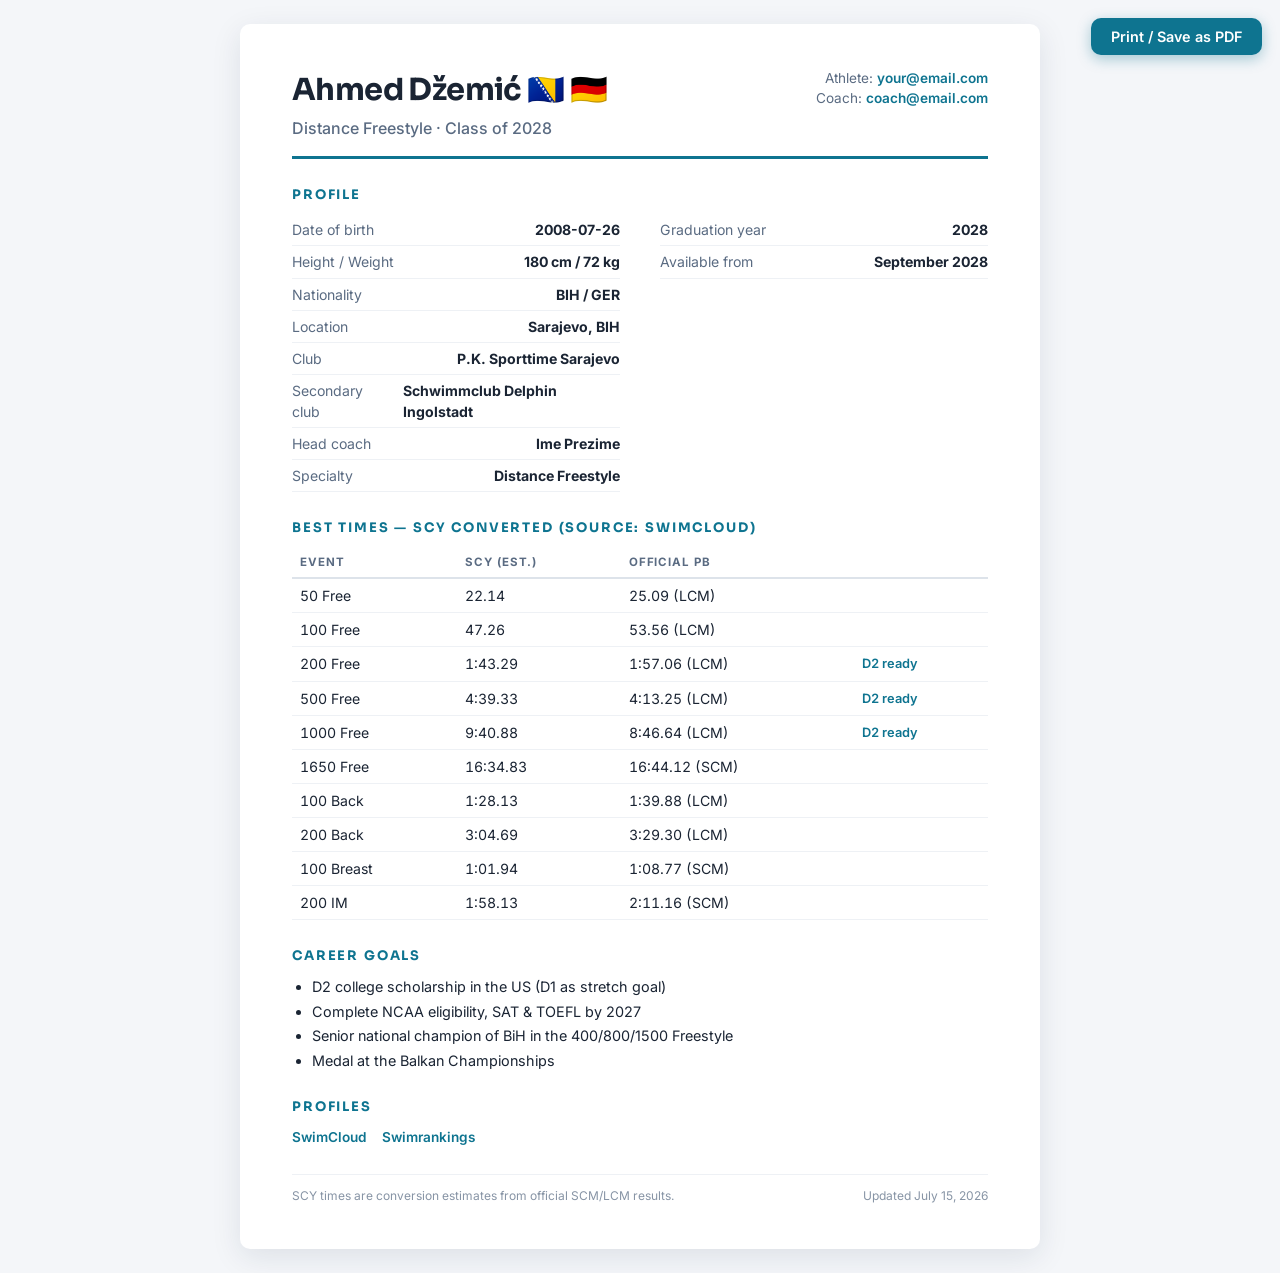
==== ahmed-dzemic-resume.html @ 2d2504f1 "🌐 Update website" ====
<!DOCTYPE html>
<html lang="en">
<head>
<meta charset="UTF-8">
<meta name="viewport" content="width=device-width, initial-scale=1.0">
<title>Ahmed Džemić — Athletic Resume</title>
<meta name="robots" content="noindex">
<link rel="preconnect" href="https://fonts.googleapis.com">
<link rel="preconnect" href="https://fonts.gstatic.com" crossorigin>
<link href="https://fonts.googleapis.com/css2?family=Sora:wght@600;800&family=Inter:wght@400;500;600&display=swap" rel="stylesheet">
<style>
* { box-sizing: border-box; margin: 0; padding: 0; }
body { font-family: "Inter", sans-serif; color: #1a2433; background: #f4f6f9; line-height: 1.5; }
.sheet { max-width: 800px; margin: 24px auto; background: #fff; padding: 44px 52px;
  border-radius: 10px; box-shadow: 0 8px 30px rgba(20,40,70,0.1); }
h1 { font-family: "Sora", sans-serif; font-size: 1.9rem; letter-spacing: -0.02em; }
.sub { color: #5a6b82; font-weight: 500; margin-top: 2px; }
.head { display: flex; justify-content: space-between; align-items: flex-start; gap: 16px;
  border-bottom: 3px solid #0e7490; padding-bottom: 16px; }
.head .contact { text-align: right; font-size: 0.85rem; color: #5a6b82; }
.head .contact a { color: #0e7490; text-decoration: none; font-weight: 600; }
h2 { font-family: "Sora", sans-serif; font-size: 0.82rem; text-transform: uppercase;
  letter-spacing: 0.14em; color: #0e7490; margin: 26px 0 10px; }
.grid { display: grid; grid-template-columns: 1fr 1fr; gap: 0 40px; }
.fact { display: flex; justify-content: space-between; gap: 12px; padding: 5px 0;
  border-bottom: 1px solid #eef1f5; font-size: 0.88rem; }
.fact span { color: #5a6b82; }
table { width: 100%; border-collapse: collapse; font-size: 0.88rem; }
th { text-align: left; font-size: 0.72rem; text-transform: uppercase; letter-spacing: 0.08em;
  color: #5a6b82; padding: 6px 8px; border-bottom: 2px solid #dde3ea; }
td { padding: 6px 8px; border-bottom: 1px solid #eef1f5; font-variant-numeric: tabular-nums; }
td.note { color: #0e7490; font-weight: 600; font-size: 0.8rem; }
ul { padding-left: 20px; font-size: 0.9rem; }
li { margin: 3px 0; }
.links { font-size: 0.85rem; }
.links a { color: #0e7490; font-weight: 600; text-decoration: none; margin-right: 16px; }
.foot { margin-top: 26px; padding-top: 12px; border-top: 1px solid #eef1f5;
  font-size: 0.75rem; color: #8794a5; display: flex; justify-content: space-between; }
.print-btn { position: fixed; top: 18px; right: 18px; background: #0e7490; color: #fff;
  border: none; padding: 10px 20px; border-radius: 10px; font: 600 0.9rem "Inter", sans-serif;
  cursor: pointer; box-shadow: 0 4px 14px rgba(14,116,144,0.35); }
@media print {
  body { background: #fff; }
  .sheet { margin: 0; box-shadow: none; border-radius: 0; padding: 20px 10px; max-width: none; }
  .print-btn { display: none; }
}
</style>
</head>
<body>
<button class="print-btn" onclick="window.print()">Print / Save as PDF</button>
<div class="sheet">
  <div class="head">
    <div>
      <h1>Ahmed Džemić 🇧🇦 🇩🇪</h1>
      <p class="sub">Distance Freestyle · Class of 2028</p>
    </div>
    <div class="contact">Athlete: <a href="mailto:your@email.com">your@email.com</a><br>Coach: <a href="mailto:coach@email.com">coach@email.com</a></div>
  </div>

  <h2>Profile</h2>
  <div class="grid">
    <div><div class="fact"><span>Date of birth</span><strong>2008-07-26</strong></div><div class="fact"><span>Height / Weight</span><strong>180 cm / 72 kg</strong></div><div class="fact"><span>Nationality</span><strong>BIH / GER</strong></div><div class="fact"><span>Location</span><strong>Sarajevo, BIH</strong></div><div class="fact"><span>Club</span><strong>P.K. Sporttime Sarajevo</strong></div><div class="fact"><span>Secondary club</span><strong>Schwimmclub Delphin Ingolstadt</strong></div><div class="fact"><span>Head coach</span><strong>Ime Prezime</strong></div><div class="fact"><span>Specialty</span><strong>Distance Freestyle</strong></div></div>
    <div><div class="fact"><span>Graduation year</span><strong>2028</strong></div><div class="fact"><span>Available from</span><strong>September 2028</strong></div></div>
  </div>

  <h2>Best Times — SCY converted (source: SwimCloud)</h2>
  <table>
    <thead><tr><th>Event</th><th>SCY (est.)</th><th>Official PB</th><th></th></tr></thead>
    <tbody><tr><td>50 Free</td><td>22.14</td><td>25.09 (LCM)</td><td class='note'></td></tr><tr><td>100 Free</td><td>47.26</td><td>53.56 (LCM)</td><td class='note'></td></tr><tr><td>200 Free</td><td>1:43.29</td><td>1:57.06 (LCM)</td><td class='note'>D2 ready</td></tr><tr><td>500 Free</td><td>4:39.33</td><td>4:13.25 (LCM)</td><td class='note'>D2 ready</td></tr><tr><td>1000 Free</td><td>9:40.88</td><td>8:46.64 (LCM)</td><td class='note'>D2 ready</td></tr><tr><td>1650 Free</td><td>16:34.83</td><td>16:44.12 (SCM)</td><td class='note'></td></tr><tr><td>100 Back</td><td>1:28.13</td><td>1:39.88 (LCM)</td><td class='note'></td></tr><tr><td>200 Back</td><td>3:04.69</td><td>3:29.30 (LCM)</td><td class='note'></td></tr><tr><td>100 Breast</td><td>1:01.94</td><td>1:08.77 (SCM)</td><td class='note'></td></tr><tr><td>200 IM</td><td>1:58.13</td><td>2:11.16 (SCM)</td><td class='note'></td></tr></tbody>
  </table>

  <h2>Career Goals</h2>
  <ul><li>D2 college scholarship in the US (D1 as stretch goal)</li><li>Complete NCAA eligibility, SAT &amp; TOEFL by 2027</li><li>Senior national champion of BiH in the 400/800/1500 Freestyle</li><li>Medal at the Balkan Championships</li></ul>

  <h2>Profiles</h2>
  <p class="links"><a href="https://www.swimcloud.com/swimmer/2980327/">SwimCloud</a><a href="https://www.swimrankings.net/index.php?page=athleteDetail&amp;athleteId=5297824">Swimrankings</a></p>

  <div class="foot">
    <span>SCY times are conversion estimates from official SCM/LCM results.</span>
    <span>Updated July 15, 2026</span>
  </div>
</div>
</body>
</html>
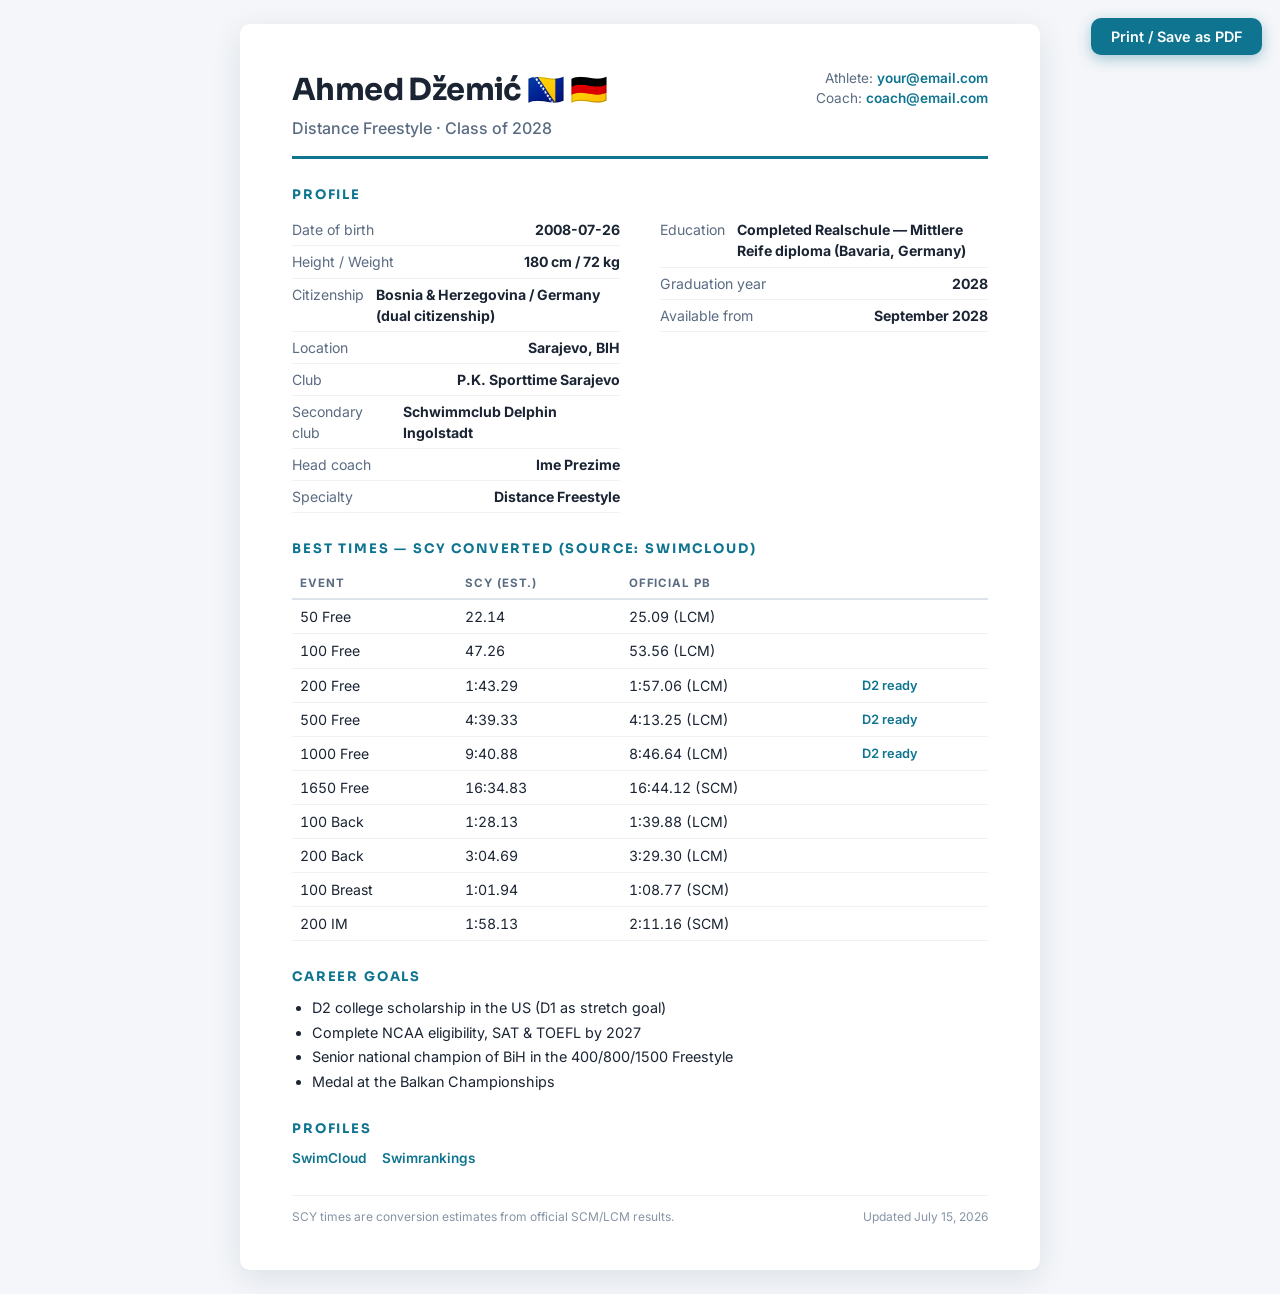
==== commit bbbaa9cf: "🌐 Update website" ====
--- a/ahmed-dzemic-resume.html
+++ b/ahmed-dzemic-resume.html
@@ -59,8 +59,8 @@
 
   <h2>Profile</h2>
   <div class="grid">
-    <div><div class="fact"><span>Date of birth</span><strong>2008-07-26</strong></div><div class="fact"><span>Height / Weight</span><strong>180 cm / 72 kg</strong></div><div class="fact"><span>Nationality</span><strong>BIH / GER</strong></div><div class="fact"><span>Location</span><strong>Sarajevo, BIH</strong></div><div class="fact"><span>Club</span><strong>P.K. Sporttime Sarajevo</strong></div><div class="fact"><span>Secondary club</span><strong>Schwimmclub Delphin Ingolstadt</strong></div><div class="fact"><span>Head coach</span><strong>Ime Prezime</strong></div><div class="fact"><span>Specialty</span><strong>Distance Freestyle</strong></div></div>
-    <div><div class="fact"><span>Graduation year</span><strong>2028</strong></div><div class="fact"><span>Available from</span><strong>September 2028</strong></div></div>
+    <div><div class="fact"><span>Date of birth</span><strong>2008-07-26</strong></div><div class="fact"><span>Height / Weight</span><strong>180 cm / 72 kg</strong></div><div class="fact"><span>Citizenship</span><strong>Bosnia &amp; Herzegovina / Germany (dual citizenship)</strong></div><div class="fact"><span>Location</span><strong>Sarajevo, BIH</strong></div><div class="fact"><span>Club</span><strong>P.K. Sporttime Sarajevo</strong></div><div class="fact"><span>Secondary club</span><strong>Schwimmclub Delphin Ingolstadt</strong></div><div class="fact"><span>Head coach</span><strong>Ime Prezime</strong></div><div class="fact"><span>Specialty</span><strong>Distance Freestyle</strong></div></div>
+    <div><div class="fact"><span>Education</span><strong>Completed Realschule — Mittlere Reife diploma (Bavaria, Germany)</strong></div><div class="fact"><span>Graduation year</span><strong>2028</strong></div><div class="fact"><span>Available from</span><strong>September 2028</strong></div></div>
   </div>
 
   <h2>Best Times — SCY converted (source: SwimCloud)</h2>
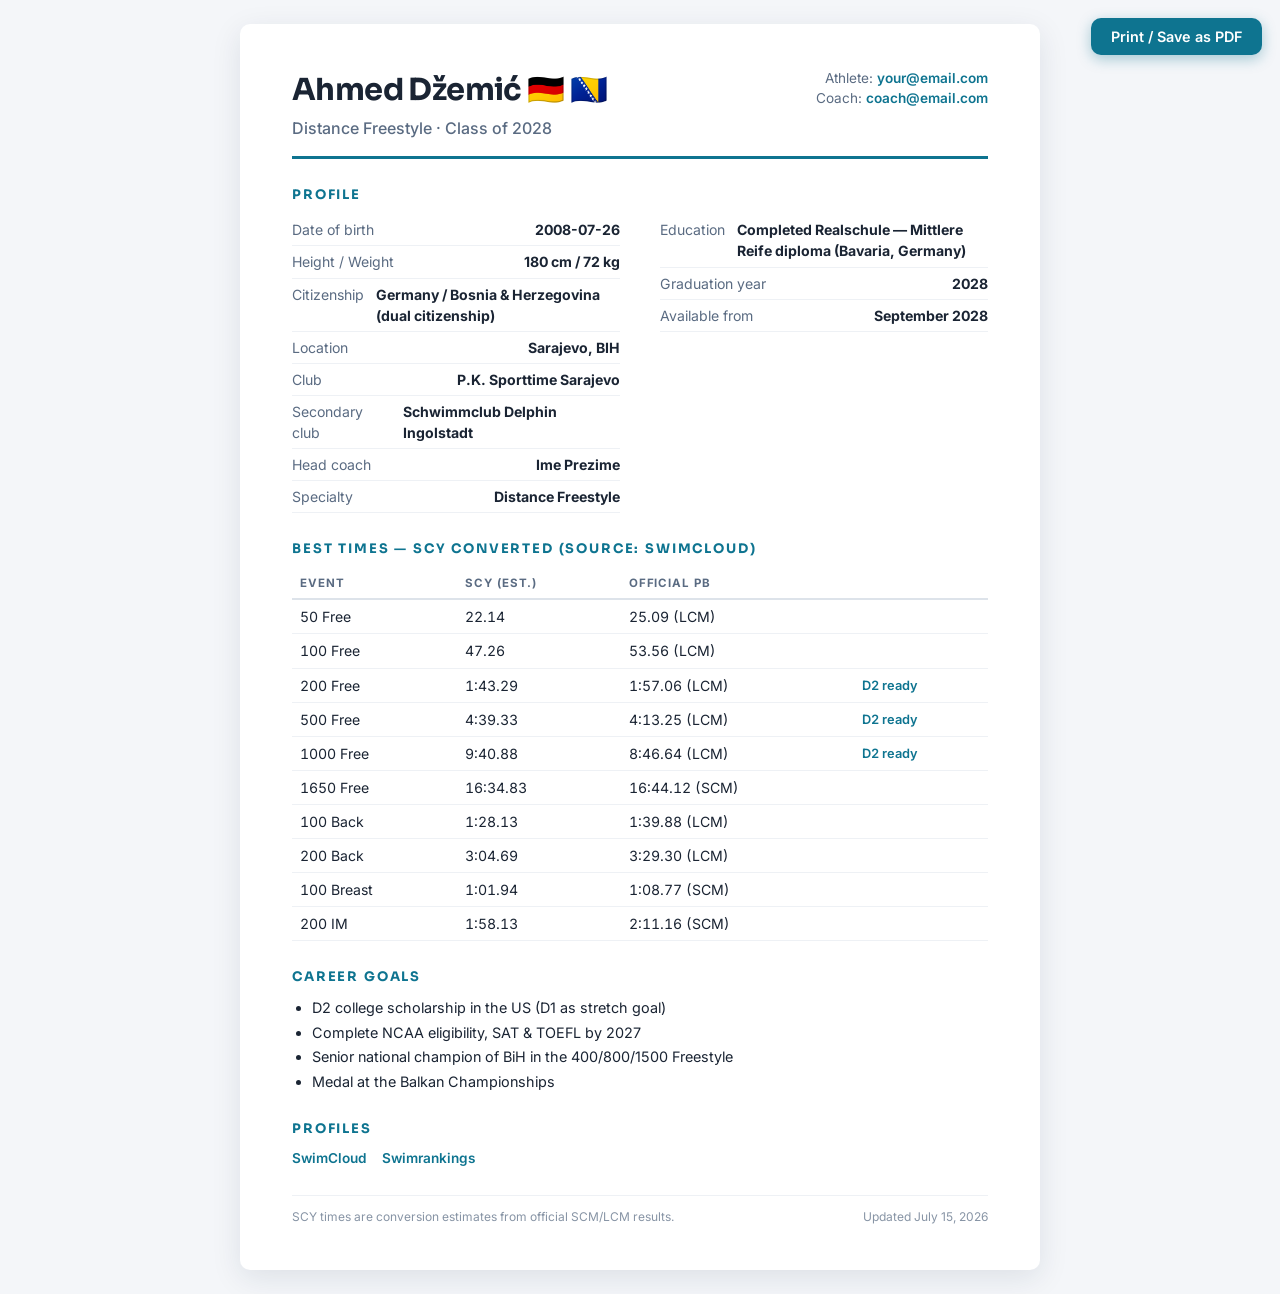
==== commit fe93d4ca: "🌐 Update website" ====
--- a/ahmed-dzemic-resume.html
+++ b/ahmed-dzemic-resume.html
@@ -51,7 +51,7 @@
 <div class="sheet">
   <div class="head">
     <div>
-      <h1>Ahmed Džemić 🇧🇦 🇩🇪</h1>
+      <h1>Ahmed Džemić 🇩🇪 🇧🇦</h1>
       <p class="sub">Distance Freestyle · Class of 2028</p>
     </div>
     <div class="contact">Athlete: <a href="mailto:your@email.com">your@email.com</a><br>Coach: <a href="mailto:coach@email.com">coach@email.com</a></div>
@@ -59,7 +59,7 @@
 
   <h2>Profile</h2>
   <div class="grid">
-    <div><div class="fact"><span>Date of birth</span><strong>2008-07-26</strong></div><div class="fact"><span>Height / Weight</span><strong>180 cm / 72 kg</strong></div><div class="fact"><span>Citizenship</span><strong>Bosnia &amp; Herzegovina / Germany (dual citizenship)</strong></div><div class="fact"><span>Location</span><strong>Sarajevo, BIH</strong></div><div class="fact"><span>Club</span><strong>P.K. Sporttime Sarajevo</strong></div><div class="fact"><span>Secondary club</span><strong>Schwimmclub Delphin Ingolstadt</strong></div><div class="fact"><span>Head coach</span><strong>Ime Prezime</strong></div><div class="fact"><span>Specialty</span><strong>Distance Freestyle</strong></div></div>
+    <div><div class="fact"><span>Date of birth</span><strong>2008-07-26</strong></div><div class="fact"><span>Height / Weight</span><strong>180 cm / 72 kg</strong></div><div class="fact"><span>Citizenship</span><strong>Germany / Bosnia &amp; Herzegovina (dual citizenship)</strong></div><div class="fact"><span>Location</span><strong>Sarajevo, BIH</strong></div><div class="fact"><span>Club</span><strong>P.K. Sporttime Sarajevo</strong></div><div class="fact"><span>Secondary club</span><strong>Schwimmclub Delphin Ingolstadt</strong></div><div class="fact"><span>Head coach</span><strong>Ime Prezime</strong></div><div class="fact"><span>Specialty</span><strong>Distance Freestyle</strong></div></div>
     <div><div class="fact"><span>Education</span><strong>Completed Realschule — Mittlere Reife diploma (Bavaria, Germany)</strong></div><div class="fact"><span>Graduation year</span><strong>2028</strong></div><div class="fact"><span>Available from</span><strong>September 2028</strong></div></div>
   </div>
 
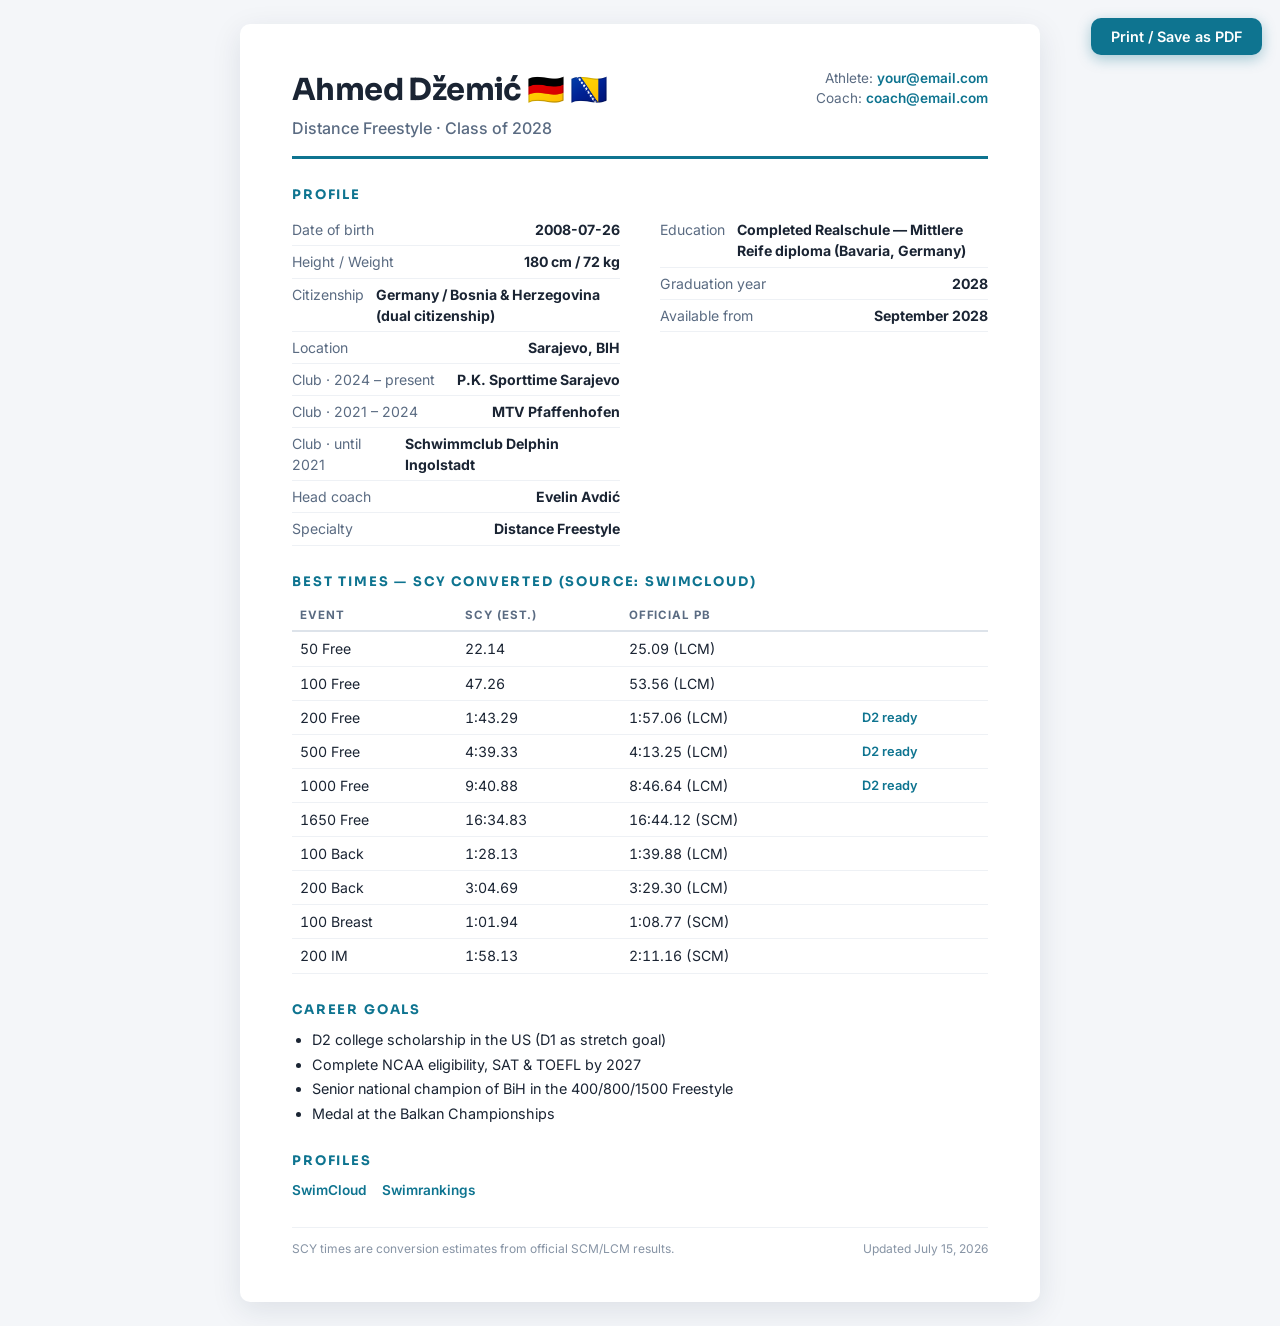
==== commit 851e580e: "🌐 Update website" ====
--- a/ahmed-dzemic-resume.html
+++ b/ahmed-dzemic-resume.html
@@ -59,7 +59,7 @@
 
   <h2>Profile</h2>
   <div class="grid">
-    <div><div class="fact"><span>Date of birth</span><strong>2008-07-26</strong></div><div class="fact"><span>Height / Weight</span><strong>180 cm / 72 kg</strong></div><div class="fact"><span>Citizenship</span><strong>Germany / Bosnia &amp; Herzegovina (dual citizenship)</strong></div><div class="fact"><span>Location</span><strong>Sarajevo, BIH</strong></div><div class="fact"><span>Club</span><strong>P.K. Sporttime Sarajevo</strong></div><div class="fact"><span>Secondary club</span><strong>Schwimmclub Delphin Ingolstadt</strong></div><div class="fact"><span>Head coach</span><strong>Ime Prezime</strong></div><div class="fact"><span>Specialty</span><strong>Distance Freestyle</strong></div></div>
+    <div><div class="fact"><span>Date of birth</span><strong>2008-07-26</strong></div><div class="fact"><span>Height / Weight</span><strong>180 cm / 72 kg</strong></div><div class="fact"><span>Citizenship</span><strong>Germany / Bosnia &amp; Herzegovina (dual citizenship)</strong></div><div class="fact"><span>Location</span><strong>Sarajevo, BIH</strong></div><div class="fact"><span>Club · 2024 – present</span><strong>P.K. Sporttime Sarajevo</strong></div><div class="fact"><span>Club · 2021 – 2024</span><strong>MTV Pfaffenhofen</strong></div><div class="fact"><span>Club · until 2021</span><strong>Schwimmclub Delphin Ingolstadt</strong></div><div class="fact"><span>Head coach</span><strong>Evelin Avdić</strong></div><div class="fact"><span>Specialty</span><strong>Distance Freestyle</strong></div></div>
     <div><div class="fact"><span>Education</span><strong>Completed Realschule — Mittlere Reife diploma (Bavaria, Germany)</strong></div><div class="fact"><span>Graduation year</span><strong>2028</strong></div><div class="fact"><span>Available from</span><strong>September 2028</strong></div></div>
   </div>
 
